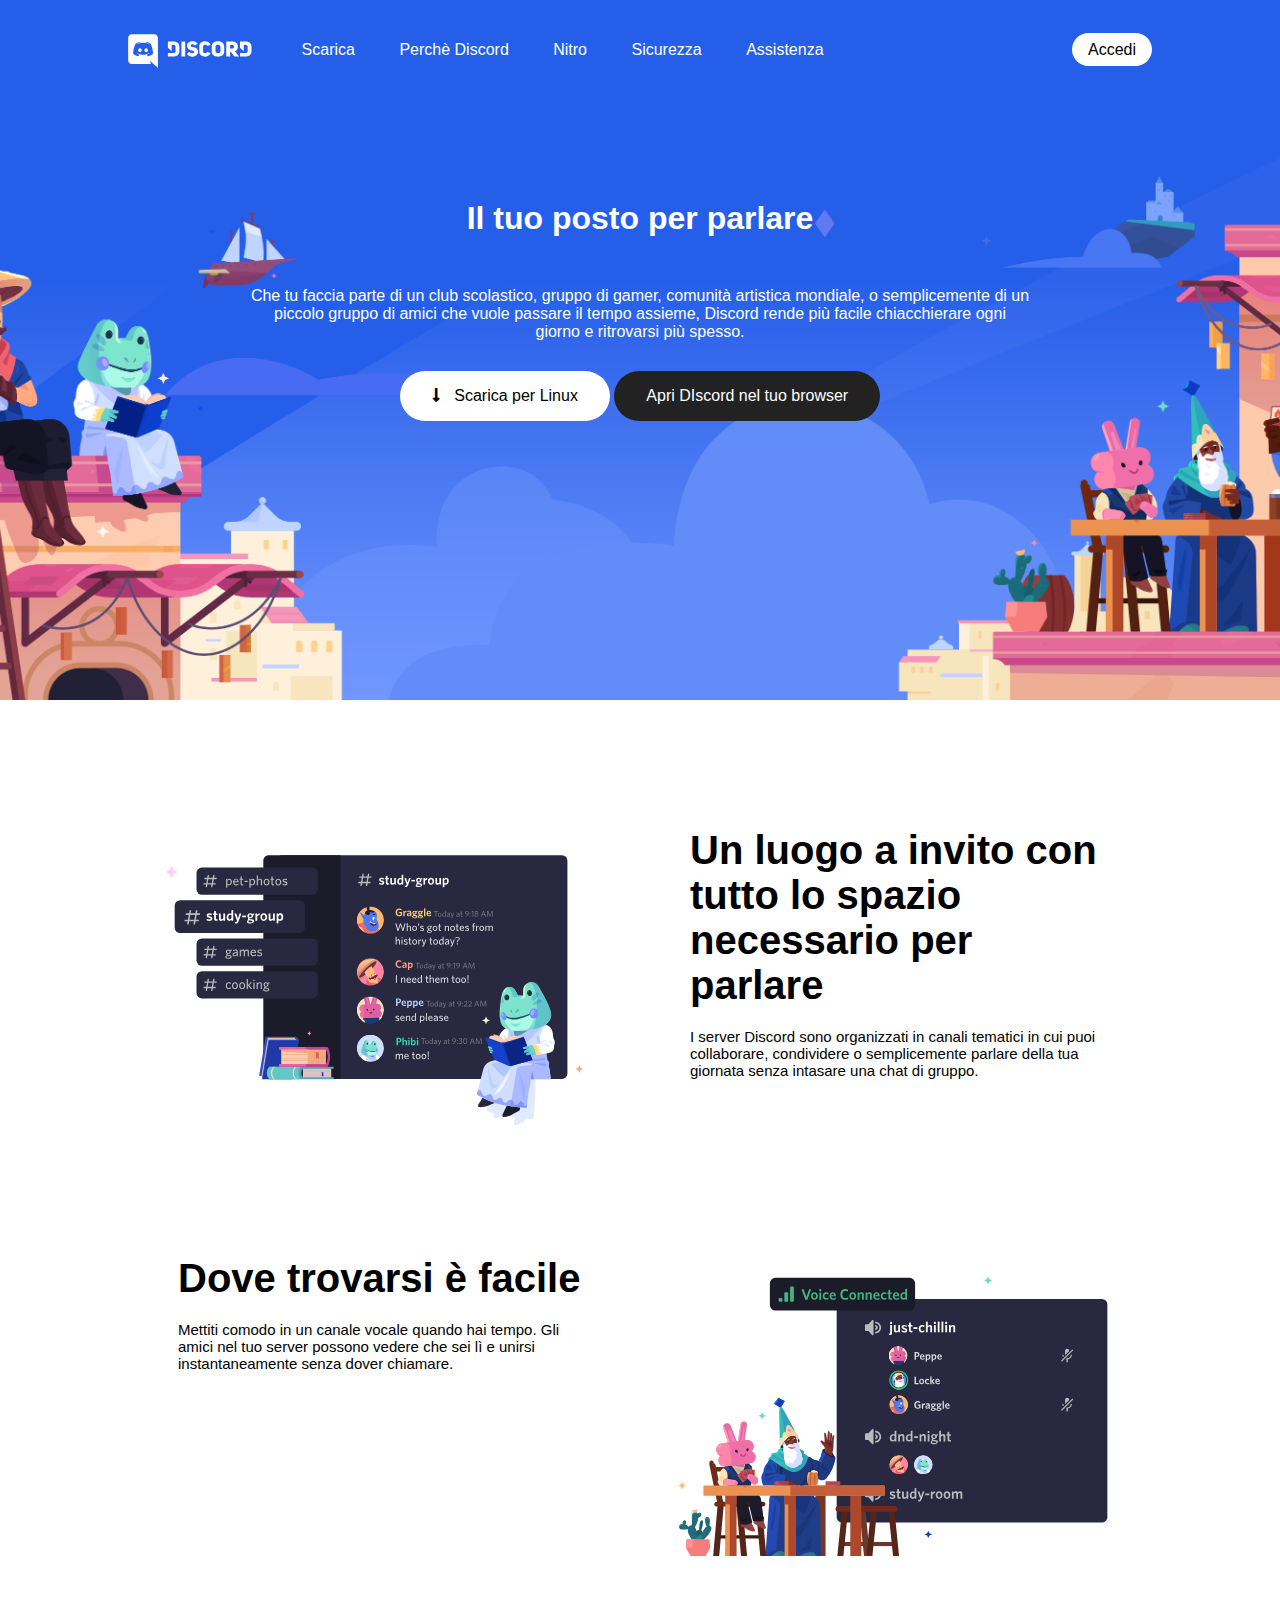
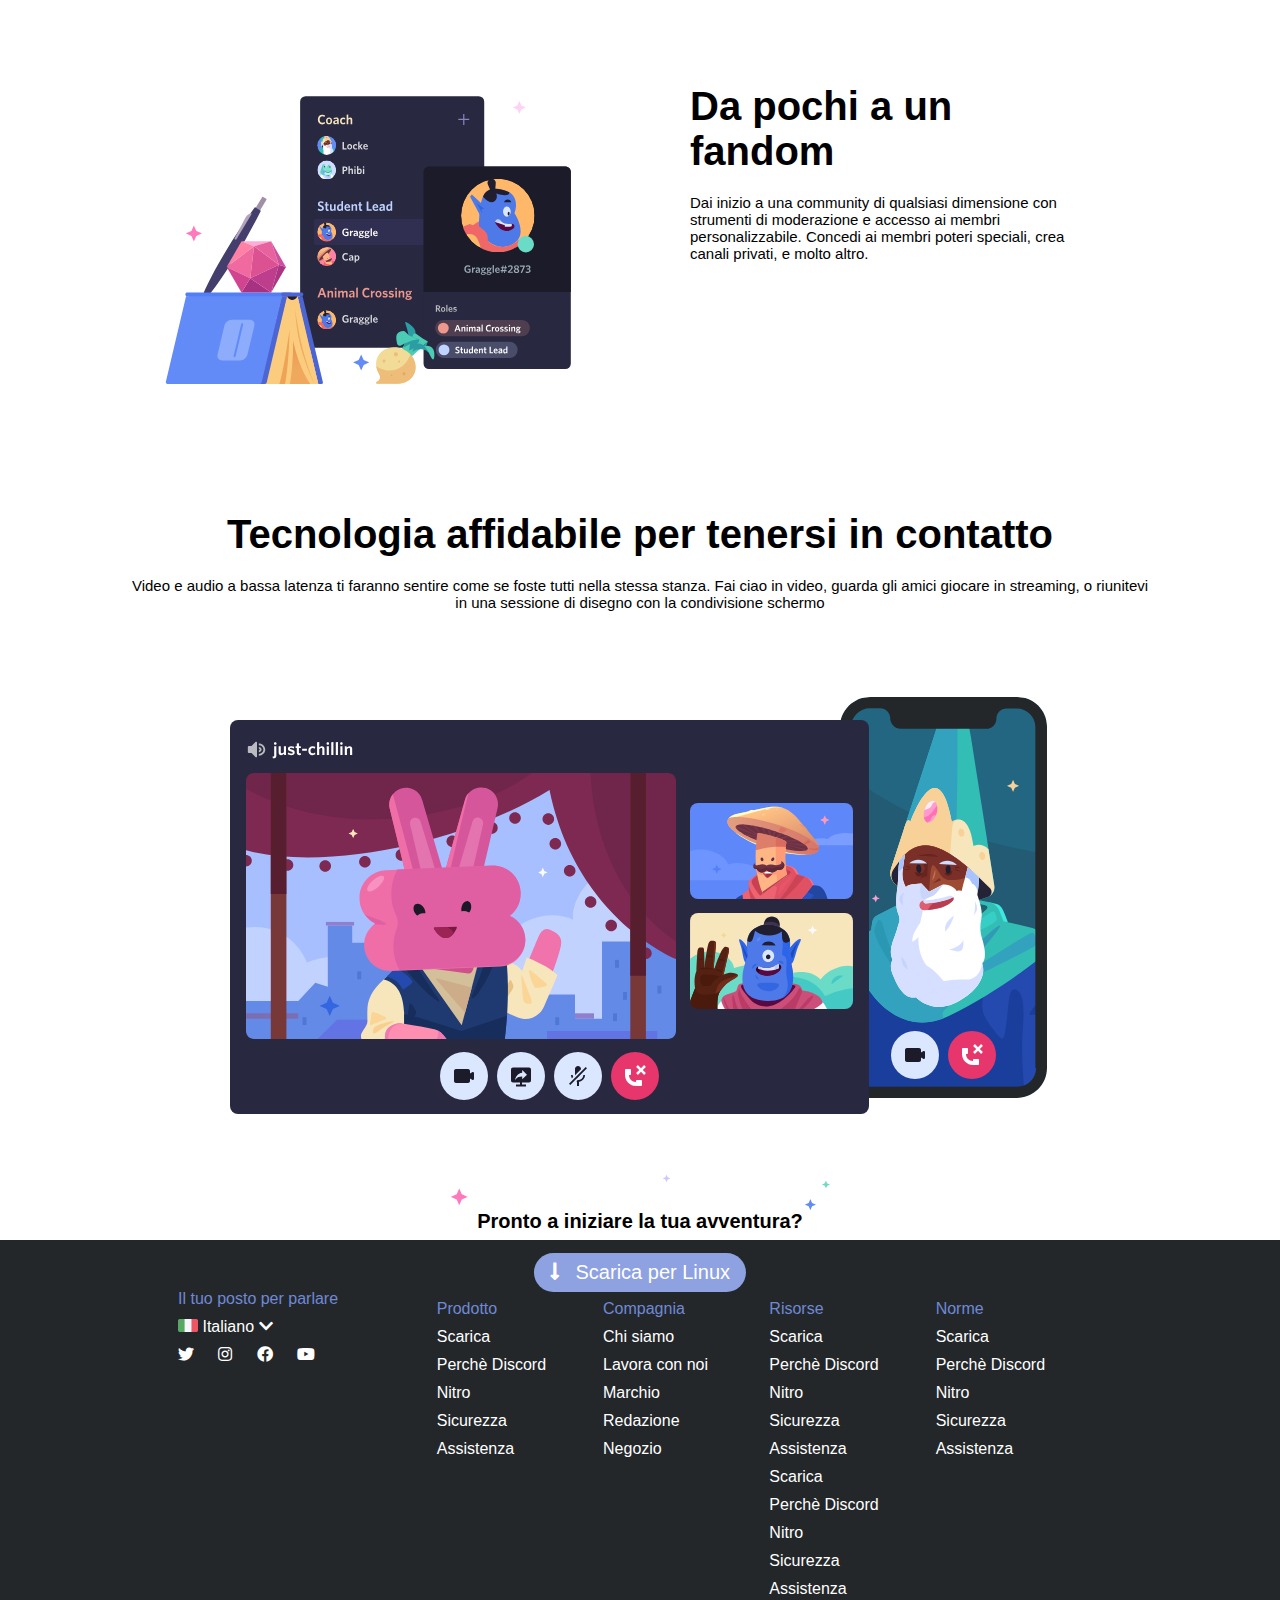
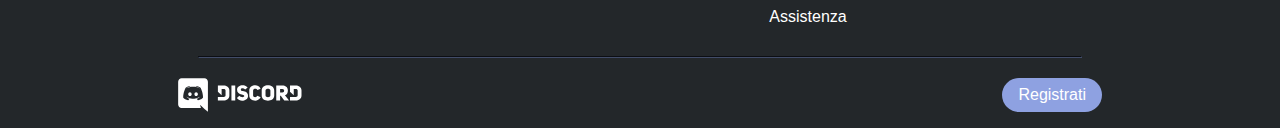
==== bonus/index.html @ ce79e32b "aggiunte stelle bonus" ====
<!DOCTYPE html>
<html lang="en">

<head>
    <meta charset="UTF-8">
    <meta http-equiv="X-UA-Compatible" content="IE=edge">
    <meta name="viewport" content="width=device-width, initial-scale=1.0">
    <title>Discord</title>
    <link rel="stylesheet" href="css/style.css">
    <link rel="stylesheet" href="https://cdnjs.cloudflare.com/ajax/libs/font-awesome/5.14.0/css/all.min.css">
</head>

<body>

    <header>
        <div class="container">
            <div class="row">
                    <div id="logo">
                        <a href="#">
                            <img src="../img/logo.svg" alt="Logo discord">
                        </a>
                    </div>
                <nav>
                    <ul>
                        <li><a href="#">Scarica</a></li>
                        <li><a href="#">Perchè Discord</a></li>
                        <li><a href="#">Nitro</a></li>
                        <li><a href="#">Sicurezza</a></li>
                        <li><a href="#">Assistenza</a></li>
                    </ul>
                </nav>
                <div id="login">
                    <a class="btn" href="#">Accedi</a>
                </div>

            </div>
        </div>
    </header>

    <section id="jumbotron">
        <div class="container">
            <h1>Il tuo posto per parlare</h1>
            <p>
                Che tu faccia parte di un club scolastico, gruppo di gamer, comunità artistica mondiale, o semplicemente di un piccolo gruppo di amici che vuole passare il tempo assieme, Discord rende più facile chiacchierare ogni giorno e ritrovarsi più spesso.
            </p>
            <a class="btn btn_big" href="#">
                <i class="fas fa-long-arrow-alt-down"></i>
                Scarica per Linux
            </a>
            <a class="btn btn_big btn_black" href="#">Apri DIscord nel tuo browser</a>
        </div>
    </section>

    <main>
        <!-- ATTENZIONE: l'ordine del flusso del codice dentro i .container è fondamentale in questa situazione -->
        <section class="container small">
            <img src="../img/item1.svg" alt="Img study-group">
            <div class="text side">
                <h2>Un luogo a invito con tutto lo spazio necessario per parlare</h2>
                <p>I server Discord sono organizzati in canali tematici in cui puoi collaborare, condividere o
                    semplicemente parlare della tua giornata senza intasare una chat di gruppo.</p>
            </div>
        </section>

        <section class="container small">
            <div class="text side">
                <h2>Dove trovarsi è facile</h2>
                <p>Mettiti comodo in un canale vocale quando hai tempo. Gli amici nel tuo server possono vedere che sei
                    lì e unirsi instantaneamente senza dover chiamare.</p>
            </div>
            <img src="../img/item2.svg" alt="Img voice connected">
        </section>

        <section class="container small">
            <img src="../img/item3.svg" alt="Img community">
            <div class="text side">
                <h2>Da pochi a un fandom</h2>
                <p>Dai inizio a una community di qualsiasi dimensione con strumenti di moderazione e accesso ai membri
                    personalizzabile. Concedi ai membri poteri speciali, crea canali privati, e molto altro.</p>
            </div>
        </section>

        <section class="container big">
            <div class="up">
                <div class="text center">
                    <h2>Tecnologia affidabile per tenersi in contatto</h2>
                    <p>Video e audio a bassa latenza ti faranno sentire come se foste tutti nella stessa stanza. Fai ciao in
                        video, guarda gli amici giocare in streaming, o riunitevi in una sessione di disegno con la
                        condivisione schermo</p>
                </div>
                    <img src="../img/item4-big.svg" alt="Img tablet e smartphone">
            </div>

            <div class="down">
                
                <div class="stars"></div>
                <div class="text center ask"> Pronto a iniziare la tua avventura?</div>
                <a href="#" class="btn">
                    <i class="fas fa-long-arrow-alt-down"></i>
                    Scarica per Linux
                </a> 
            </div>
        </section>

    </main>

    <footer>
        <div class="container">
                <div class="footer_menu">
                    <div class="contatti">
                        <div class="primo">Il tuo posto per parlare</div>
                        <div class="lingua">
                            <img class="bandiera" src="../img/ita.png" alt="Img bandiera italiana">
                            <span>Italiano</span> 
                            <i class="fas fa-chevron-down"></i><br>
                            <div class="social">
                                <i class="fab fa-twitter"></i>
                                <i class="fab fa-instagram"></i>
                                <i class="fab fa-facebook"></i>
                                <i class="fab fa-youtube"></i>
                            </div>
                        </div>
                    </div>
                    <div class="prodotto">
                        <ul>
                            <li><a class="primo" href="#">Prodotto</a></li>
                            <li><a href="#">Scarica</a></li>
                            <li><a href="#">Perchè Discord</a></li>
                            <li><a href="#">Nitro</a></li>
                            <li><a href="#">Sicurezza</a></li>
                            <li><a href="#">Assistenza</a></li>
                        </ul>
                    </div>
                    <div class="compagnia">
                        <ul>
                            <li><a class="primo" href="#">Compagnia</a></li>
                            <li><a href="#">Chi siamo</a></li>
                            <li><a href="#">Lavora con noi</a></li>
                            <li><a href="#">Marchio</a></li>
                            <li><a href="#">Redazione</a></li>
                            <li><a href="#">Negozio</a></li>
                        </ul>
                    </div>
                    <div class="risorse">
                        <ul>
                            <li><a class="primo" href="#">Risorse</a></li>
                            <li><a href="#">Scarica</a></li>
                            <li><a href="#">Perchè Discord</a></li>
                            <li><a href="#">Nitro</a></li>
                            <li><a href="#">Sicurezza</a></li>
                            <li><a href="#">Assistenza</a></li>
                            <li><a href="#">Scarica</a></li>
                            <li><a href="#">Perchè Discord</a></li>
                            <li><a href="#">Nitro</a></li>
                            <li><a href="#">Sicurezza</a></li>
                            <li><a href="#">Assistenza</a></li>
                            <li><a href="#">Assistenza</a></li>
                        </ul>
                    </div>
                    <div class="norme">
                        <ul>
                            <li><a class="primo" href="#">Norme</a></li>
                            <li><a href="#">Scarica</a></li>
                            <li><a href="#">Perchè Discord</a></li>
                            <li><a href="#">Nitro</a></li>
                            <li><a href="#">Sicurezza</a></li>
                            <li><a href="#">Assistenza</a></li>
                        </ul>
                    </div>
                </div>

                <hr>

                <div class="footer_down">
                    <div id="logo">
                        <a href="#">
                            <img src="../img/logo.svg" alt="Logo discord">
                        </a>
                    </div>
                    <div id="registrati">
                        <a class="btn" href="#">Registrati</a>
                    </div>

                </div>
            </div>      
        </div>

    </footer>

</body>

</html>
---- bonus/css/style.css ----
*{
    margin: 0px;
    padding: 0px;
    box-sizing: border-box;
}

html{
    font-family: Arial, Helvetica, sans-serif;
}

.container{
    width: 80%;
    max-width: 1180px;
    margin: auto;
    height: 100%;
}

.row:after{
    content="";
    display: table;
    clear: both;
}

.btn{
    background-color: #fff;
    border-radius: 40px;
    color: #000;
    text-decoration: none;
    padding: 8px 16px;
    display: inline-block;
}

.btn.btn_big{
    padding: 16px 32px;
}

.btn.btn_black{
    background-color: #222;
    color: #fff;
}

.fas{
    margin-right: 10px;
}

/* start header's css */
header{
    background-color: #255ee9;
    height: 100px;
    line-height: 100px;
}

    #logo{
        float: left;
        width: 15%;
    }

    #logo img{
        vertical-align: middle;
    }

    header nav{
        float: left;
        width: 70%;
    }

    #login{
        float: right;
        width: 15%;
        text-align: right;
    }

    #login .btn{
        display: inline;

    }

    /* start nav's css */
        nav ul li{
            display: inline-block;
        }

        nav a{
            color: #fff;
            text-decoration: none;
            margin: 0px 20px ;
        }
    /* nav's css end */



/* header's css end*/

/* start jumbotron's css */
#jumbotron{
    background-image: url("../../img/jumbo.png");
    min-height: 600px;
    background-size: cover;
    background-position: center;
    color: #fff;
}

#jumbotron .container{
    max-width: 780px;
    text-align: center;
}

    /*start .container's css*/
        .container h1{
            padding-top: 100px;
            margin-bottom: 50px;
        }
        
        .container p{
            margin-bottom: 30px;
        }
    /* .container's css end*/


/* jumbotron's css end*/



main .container{
    width: 80%;
    margin: 10% auto;
}

main .container.small{
    height: 300px; /*è opportuno questo approccio???*/
}

main .container.big{
    height: 600px; /*è opportuno questo approccio???*/
}

main .container::after{
    content: "";
    display: table;
    clear: both;
}

/* start main's css */
    main .container.small img{
        width: 50%;
        height: 100%; /*necessario, senza le img sono più grandi del padre, quando allarghiamo la finestra del browser*/
        float: left;
    }

    main .container .text.side{
        width: 50%;
        float: left;
        padding: 0px 50px;
    }

    .text h2{
        font-size: 40px;
    }

    .text p{
        margin-top: 20px;
        font-size: 15px;
    }

    .container .text.center{
        text-align: center;
    }

    .container.big .up img{
        margin-left: 50%;
        transform: translate(-50%);
    }

    .down .text.center.ask{
        font-size: 20px;
        text-align: center;
        font-weight: bold;
        margin: 20px;
    }

    .container.big .down .btn{
        text-decoration: none;
        color: #fff;
        font-size: 20px;
    }

    .container.big .down .btn{
        background-color: #8ea1e1;
        margin-left: 50%;
        transform: translate(-50%);
    }

    .container.big .down .fas{
        color: #fff;
    }

    main .stars{
        background-image: url("../../img/stars.svg");
        background-size: contain;
        background-repeat: no-repeat;
        background-position: center;
        height: 35px;
    }

    main .down .text.center.ask{
        margin-top: 0px;
    }
/* main's css end */

/* start footer's css */
    footer{
        background-color: #23272a;
        color: #fff;
    }

    footer .container{
        width: 80%;
        padding: 50px;
    }

    footer .footer_menu:after{
        content: "";
        display: table;
        clear: both;
    }

    .contatti{
        width: 28%;
        float: left;
    }

    .prodotto{
        width: 18%;
        float: left;
    }

    .compagnia{
        width: 18%;
        float: left;
    }

    .risorse{
        width: 18%;
        float: left;
    }

    .norme{
        width: 18%;
        float: left;
    }

    footer .container ul{
        list-style: none;
    }

    footer .container ul a{
        text-decoration: none;
        color: #fff;
    }

    .footer_menu .primo{
       color: #7089d5;
    }

    footer .lingua{
        margin: 10px 0px;
    }

    footer .bandiera{
        width: 20px;
    }

    footer .social i{
        margin: 10px 10px;
    }

    footer .social i:first-child{
        margin: 10px 10px 10px 0px;
    }

    footer .container li{
        margin: 10px 0px;
    }

    hr{
        margin: 20px;
        border-color: #414c68;
    }

    footer .footer_down{
        position: relative;
    }
    
    footer #registrati{
        position: absolute;
        right: 0px;
    }

    footer .footer_down #registrati .btn{
        background-color: #8ea1e1;
        color: #fff;
    }


/* footer's css end */
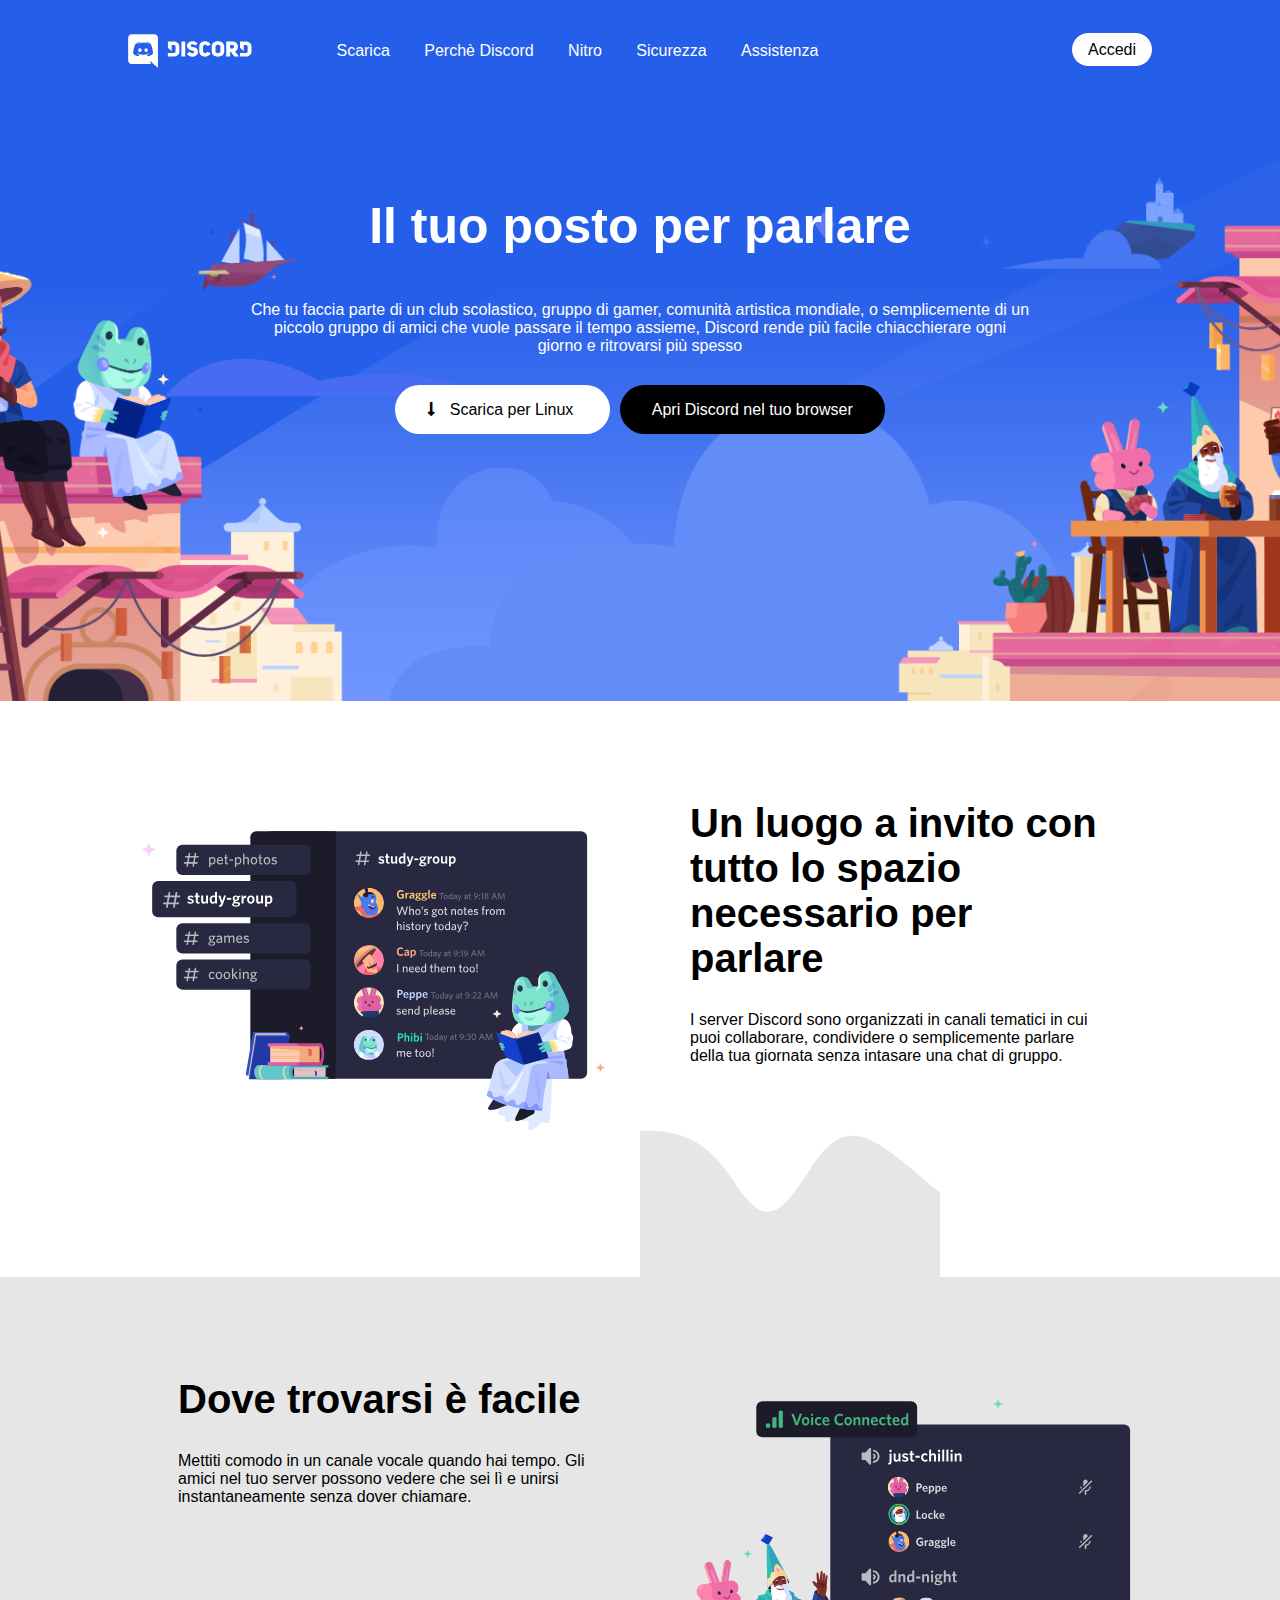
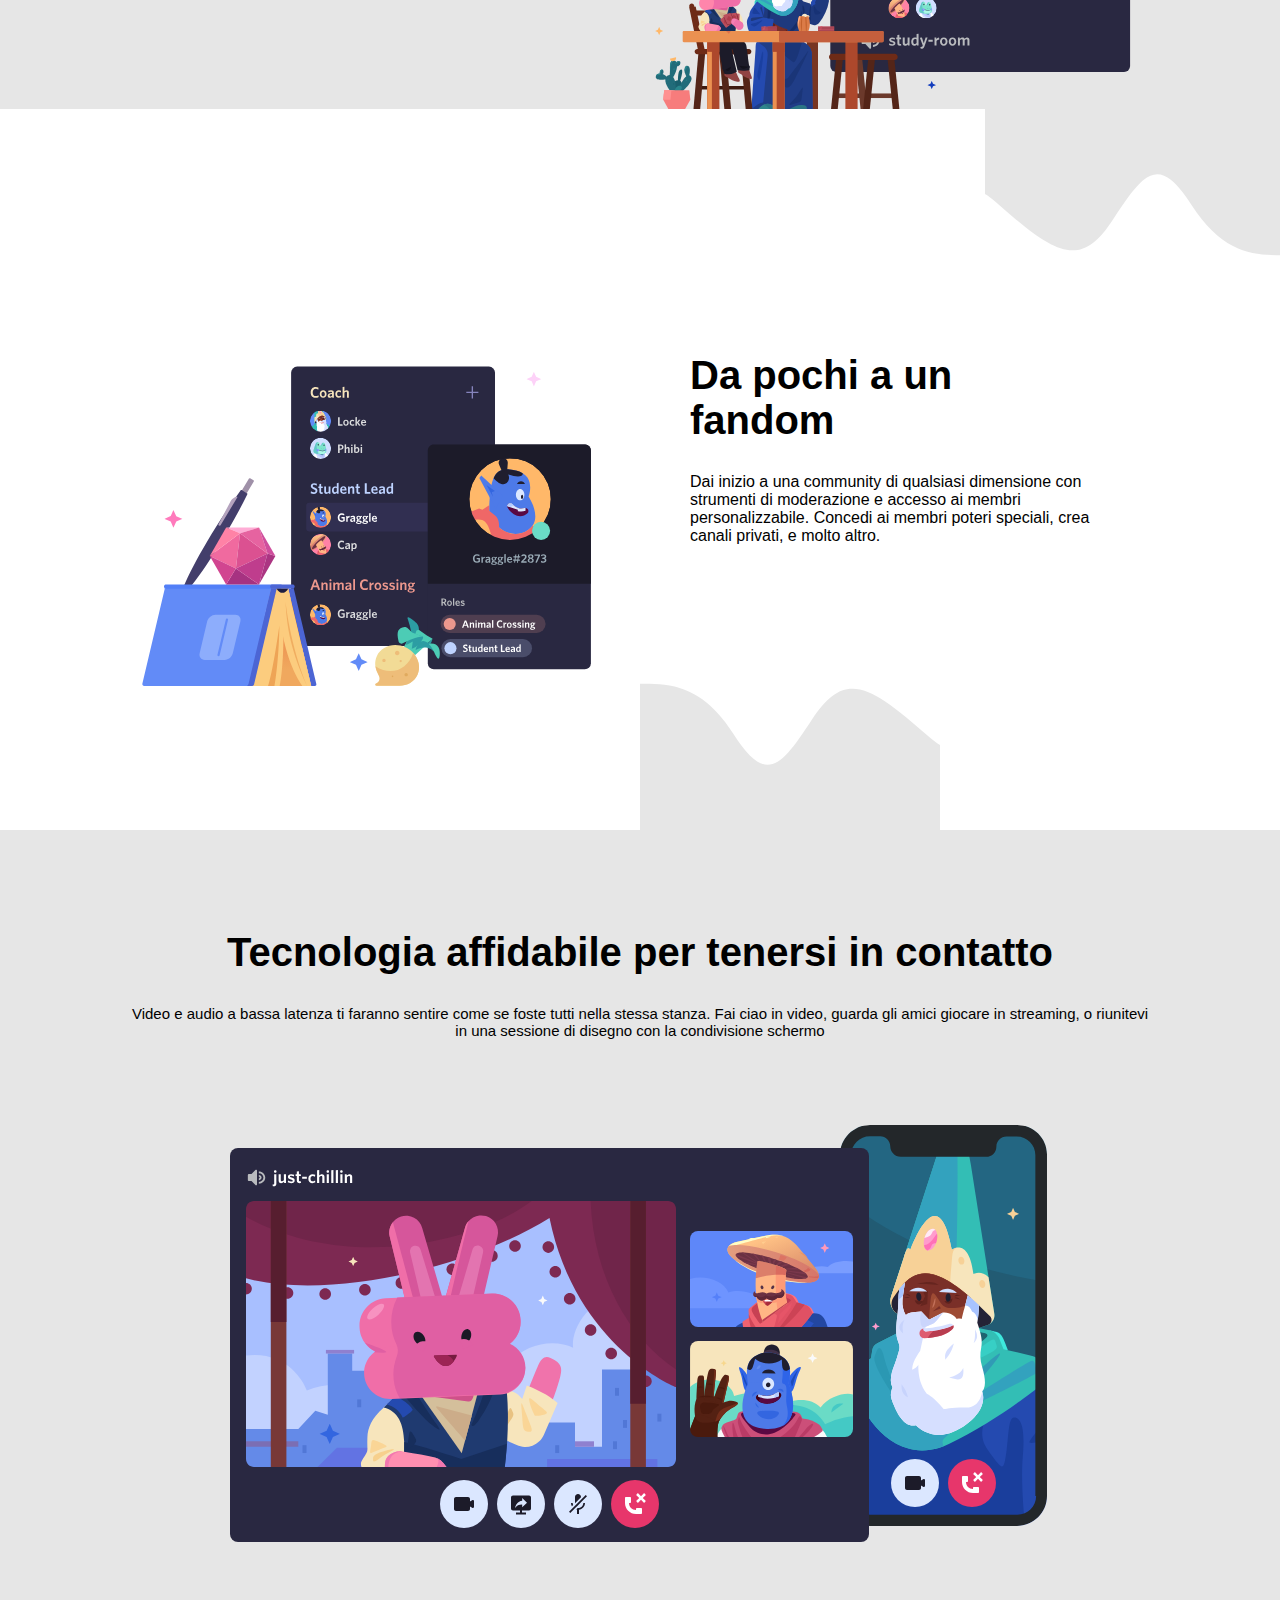
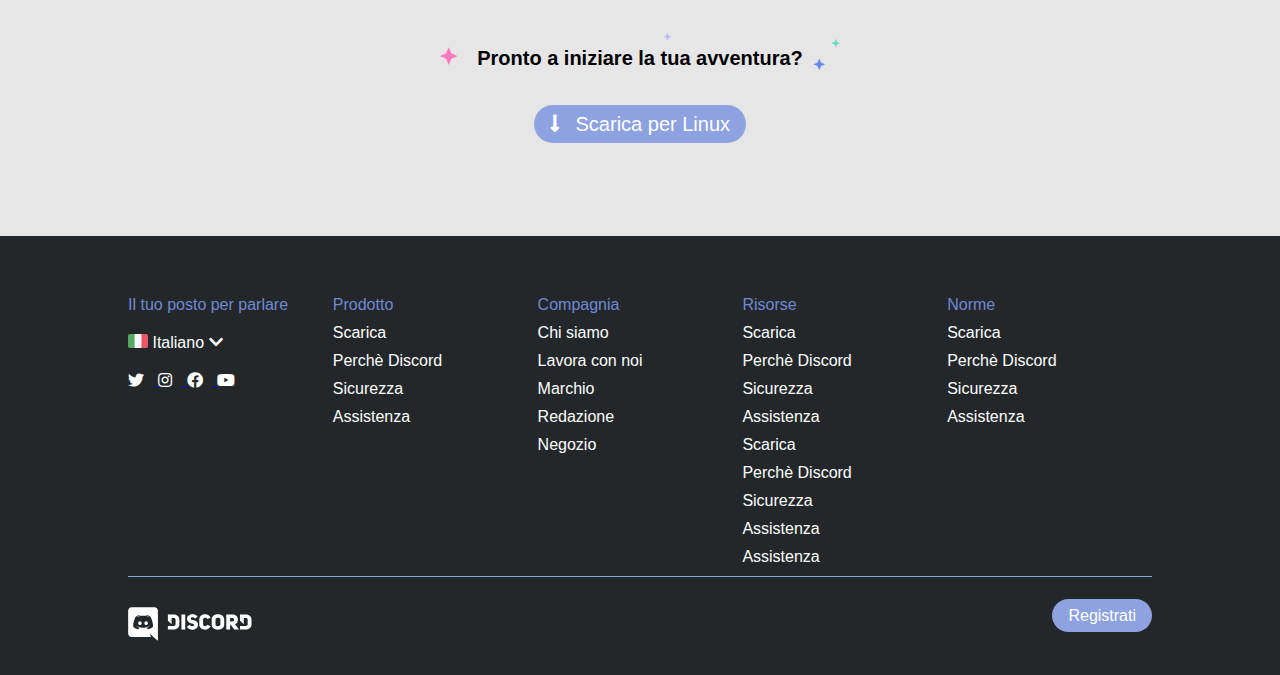
==== commit e0e9cd46: "v 2.0 e bonus" ====
--- a/bonus/index.html
+++ b/bonus/index.html
@@ -1,192 +1,218 @@
 <!DOCTYPE html>
 <html lang="en">
 
-<head>
-    <meta charset="UTF-8">
-    <meta http-equiv="X-UA-Compatible" content="IE=edge">
-    <meta name="viewport" content="width=device-width, initial-scale=1.0">
-    <title>Discord</title>
-    <link rel="stylesheet" href="css/style.css">
-    <link rel="stylesheet" href="https://cdnjs.cloudflare.com/ajax/libs/font-awesome/5.14.0/css/all.min.css">
-</head>
-
-<body>
-
-    <header>
-        <div class="container">
-            <div class="row">
-                    <div id="logo">
-                        <a href="#">
-                            <img src="../img/logo.svg" alt="Logo discord">
-                        </a>
-                    </div>
-                <nav>
+    <head>
+        <meta charset="UTF-8">
+        <meta http-equiv="X-UA-Compatible" content="IE=edge">
+        <meta name="viewport" content="width=device-width, initial-scale=1.0">
+        <title>Discord_v_2.0</title>
+        <link rel="stylesheet" href="css/style_v_2.0.css">
+        
+        <link rel="stylesheet" href="https://cdnjs.cloudflare.com/ajax/libs/font-awesome/5.14.0/css/all.min.css">
+    </head>
+
+    <body>
+
+
+        <header class="background_color_255ee9 line_height_50px">
+
+            <div class="contenitore line_height_100px width_80 margin_auto max_width_1180px">
+                <div class="menu float_left">
                     <ul>
-                        <li><a href="#">Scarica</a></li>
-                        <li><a href="#">Perchè Discord</a></li>
-                        <li><a href="#">Nitro</a></li>
-                        <li><a href="#">Sicurezza</a></li>
-                        <li><a href="#">Assistenza</a></li>
-                    </ul>
-                </nav>
-                <div id="login">
-                    <a class="btn" href="#">Accedi</a>
-                </div>
-
-            </div>
-        </div>
-    </header>
-
-    <section id="jumbotron">
-        <div class="container">
-            <h1>Il tuo posto per parlare</h1>
-            <p>
-                Che tu faccia parte di un club scolastico, gruppo di gamer, comunità artistica mondiale, o semplicemente di un piccolo gruppo di amici che vuole passare il tempo assieme, Discord rende più facile chiacchierare ogni giorno e ritrovarsi più spesso.
-            </p>
-            <a class="btn btn_big" href="#">
-                <i class="fas fa-long-arrow-alt-down"></i>
-                Scarica per Linux
-            </a>
-            <a class="btn btn_big btn_black" href="#">Apri DIscord nel tuo browser</a>
-        </div>
-    </section>
-
-    <main>
-        <!-- ATTENZIONE: l'ordine del flusso del codice dentro i .container è fondamentale in questa situazione -->
-        <section class="container small">
-            <img src="../img/item1.svg" alt="Img study-group">
-            <div class="text side">
-                <h2>Un luogo a invito con tutto lo spazio necessario per parlare</h2>
-                <p>I server Discord sono organizzati in canali tematici in cui puoi collaborare, condividere o
-                    semplicemente parlare della tua giornata senza intasare una chat di gruppo.</p>
-            </div>
-        </section>
-
-        <section class="container small">
-            <div class="text side">
-                <h2>Dove trovarsi è facile</h2>
-                <p>Mettiti comodo in un canale vocale quando hai tempo. Gli amici nel tuo server possono vedere che sei
-                    lì e unirsi instantaneamente senza dover chiamare.</p>
-            </div>
-            <img src="../img/item2.svg" alt="Img voice connected">
-        </section>
-
-        <section class="container small">
-            <img src="../img/item3.svg" alt="Img community">
-            <div class="text side">
-                <h2>Da pochi a un fandom</h2>
-                <p>Dai inizio a una community di qualsiasi dimensione con strumenti di moderazione e accesso ai membri
-                    personalizzabile. Concedi ai membri poteri speciali, crea canali privati, e molto altro.</p>
-            </div>
-        </section>
-
-        <section class="container big">
-            <div class="up">
-                <div class="text center">
-                    <h2>Tecnologia affidabile per tenersi in contatto</h2>
-                    <p>Video e audio a bassa latenza ti faranno sentire come se foste tutti nella stessa stanza. Fai ciao in
-                        video, guarda gli amici giocare in streaming, o riunitevi in una sessione di disegno con la
-                        condivisione schermo</p>
-                </div>
-                    <img src="../img/item4-big.svg" alt="Img tablet e smartphone">
-            </div>
-
-            <div class="down">
-                
-                <div class="stars"></div>
-                <div class="text center ask"> Pronto a iniziare la tua avventura?</div>
-                <a href="#" class="btn">
-                    <i class="fas fa-long-arrow-alt-down"></i>
-                    Scarica per Linux
-                </a> 
-            </div>
-        </section>
-
-    </main>
-
-    <footer>
-        <div class="container">
-                <div class="footer_menu">
-                    <div class="contatti">
-                        <div class="primo">Il tuo posto per parlare</div>
-                        <div class="lingua">
-                            <img class="bandiera" src="../img/ita.png" alt="Img bandiera italiana">
-                            <span>Italiano</span> 
-                            <i class="fas fa-chevron-down"></i><br>
-                            <div class="social">
-                                <i class="fab fa-twitter"></i>
-                                <i class="fab fa-instagram"></i>
-                                <i class="fab fa-facebook"></i>
-                                <i class="fab fa-youtube"></i>
-                            </div>
+                        <li class="display_inline_block margin_right_80px">
+                            <a href="#"><img class="vertical_aligh_middle" src="../img/logo.svg" alt="Logo discord"></a>
+                        </li>
+                        <li class="display_inline_block margin_right_30px"><a class="text_decoration_none underline color_white vertical_aligh_middle" href="#">Scarica</a></li>
+                        <li class="display_inline_block margin_right_30px"><a class="text_decoration_none underline color_white vertical_aligh_middle" href="#">Perchè Discord</a></li>
+                        <li class="display_inline_block margin_right_30px"><a class="text_decoration_none underline color_white vertical_aligh_middle" href="#">Nitro</a></li>
+                        <li class="display_inline_block margin_right_30px"><a class="text_decoration_none underline color_white vertical_aligh_middle" href="#">Sicurezza</a></li>
+                        <li class="display_inline_block margin_right_30px"><a class="text_decoration_none underline color_white vertical_aligh_middle" href="#">Assistenza</a></li>
+                    </ul>
+                </div>
+                <div class="btn_accedi float_right">
+                    <a class="display_inline text_decoration_none color_black btn piccolo" href="#">Accedi</a>
+                </div>
+            </div>
+
+            <section class="jumbotron">
+                <div class="contenitore width_80 margin_auto max_width_780px text_align_center color_white ">
+                    <h1 class="font_size_50px padding_top_100px margin_bottom_50px">Il tuo posto per parlare</h1>
+                    <p class="margin_bottom_30px line_height_normal">Che tu faccia parte di un club scolastico, gruppo di gamer, comunità artistica mondiale, o semplicemente di un piccolo gruppo di amici che vuole passare il tempo assieme, Discord rende più facile chiacchierare ogni giorno e ritrovarsi più spesso</p>    
+                    <div class="btn grande margin_right_10px">
+                        <a class="text_decoration_none color_black" href="#">
+                            <i class="fas fa-long-arrow-alt-down margin_right_10px"></i>
+                            <span>Scarica per Linux</span>
+                        </a>
+                    </div>
+                    <div class="btn grande background_color_black"><a class="text_decoration_none color_white" href="#">Apri Discord nel tuo browser</a></div>
+                </div>
+               
+            </section>
+
+        </header>
+
+
+
+
+
+        <main>
+
+            <section class="spazio_1">
+               <div class="contenuto width_80 margin_auto max_width_1180px padding_100px_0px">
+                    <img class="width_50 float_left" src="../img/item1.svg" alt="Img study-group">
+                    <div class="text width_50 padding_0px_50px float_right">
+                        <h2>Un luogo a invito con tutto lo spazio necessario per parlare</h2>
+                        <p class="margin_30px_0px">I server Discord sono organizzati in canali tematici in cui puoi collaborare, condividere o semplicemente parlare della tua giornata senza intasare una chat di gruppo.</p>
+                    </div>
+               </div>
+            </section>
+
+            <div class="wave margin_5px_neg">
+                <img src="../img/wave.svg" alt="Img wave">
+            </div>
+
+
+            <section class="spazio_2 background_color_lightgrey">
+                <div class="contenuto width_80 margin_auto max_width_1180px padding_100px_0px">
+                    <div class="text width_50 padding_0px_50px float_left">
+                        <h2>Dove trovarsi è facile</h2>
+                        <p class="margin_30px_0px">Mettiti comodo in un canale vocale quando hai tempo. Gli amici nel tuo server possono vedere che sei lì e unirsi instantaneamente senza dover chiamare.</p>
+                    </div>
+                    <img class="width_50 float_right" src="../img/item2.svg" alt="Img voice">
+                </div>
+            </section>
+
+            <div class="wave rotate_180deg margin_5px_neg">
+                <img src="../img/wave.svg" alt="Img wave">
+            </div>
+
+
+            <section class="spazio_3">
+                <div class="contenuto width_80 margin_auto max_width_1180px padding_100px_0px">
+                    <img class="width_50 float_left" src="../img/item3.svg" alt="Img coach">
+                    <div class="text width_50 padding_0px_50px float_right">
+                        <h2>Da pochi a un fandom</h2>
+                        <p class="margin_30px_0px">Dai inizio a una community di qualsiasi dimensione con strumenti di moderazione e accesso ai membri personalizzabile. Concedi ai membri poteri speciali, crea canali privati, e molto altro.</p>
+                    </div>
+                </div>
+            </section>
+
+            <div class="wave margin_5px_neg">
+                <img src="../img/wave.svg" alt="Img wave">
+            </div>
+
+
+            <section class="spazio_4 background_color_lightgrey">
+                <div class="contenuto width_80 margin_auto max_width_1180px padding_100px_0px">
+                    <div class="text_align_center">
+                        <h2>Tecnologia affidabile per tenersi in contatto</h2>
+                        <p class="margin_30px_0px font_size_15px">Video e audio a bassa latenza ti faranno sentire come se foste tutti nella stessa stanza. Fai ciao in video, guarda gli amici giocare in streaming, o riunitevi in una sessione di disegno con la condivisione schermo</p>
+                        <img src="../img/item4-big.svg" alt="Img tablet e smartphone">
+                        <div class="stelline font_size_20px font_weight_bold margin_30px_0px">Pronto a iniziare la tua avventura?</div>
+                        <div class="btn piccolo background_color_8ea1e1 font_size_20px">
+                            <a class="text_decoration_none color_white" href="#">
+                                <i class="fas fa-long-arrow-alt-down margin_right_10px"></i>
+                                <span>Scarica per Linux</span>
+                            </a>
                         </div>
                     </div>
-                    <div class="prodotto">
-                        <ul>
-                            <li><a class="primo" href="#">Prodotto</a></li>
-                            <li><a href="#">Scarica</a></li>
-                            <li><a href="#">Perchè Discord</a></li>
-                            <li><a href="#">Nitro</a></li>
-                            <li><a href="#">Sicurezza</a></li>
-                            <li><a href="#">Assistenza</a></li>
-                        </ul>
-                    </div>
-                    <div class="compagnia">
-                        <ul>
-                            <li><a class="primo" href="#">Compagnia</a></li>
-                            <li><a href="#">Chi siamo</a></li>
-                            <li><a href="#">Lavora con noi</a></li>
-                            <li><a href="#">Marchio</a></li>
-                            <li><a href="#">Redazione</a></li>
-                            <li><a href="#">Negozio</a></li>
-                        </ul>
-                    </div>
-                    <div class="risorse">
-                        <ul>
-                            <li><a class="primo" href="#">Risorse</a></li>
-                            <li><a href="#">Scarica</a></li>
-                            <li><a href="#">Perchè Discord</a></li>
-                            <li><a href="#">Nitro</a></li>
-                            <li><a href="#">Sicurezza</a></li>
-                            <li><a href="#">Assistenza</a></li>
-                            <li><a href="#">Scarica</a></li>
-                            <li><a href="#">Perchè Discord</a></li>
-                            <li><a href="#">Nitro</a></li>
-                            <li><a href="#">Sicurezza</a></li>
-                            <li><a href="#">Assistenza</a></li>
-                            <li><a href="#">Assistenza</a></li>
-                        </ul>
-                    </div>
-                    <div class="norme">
-                        <ul>
-                            <li><a class="primo" href="#">Norme</a></li>
-                            <li><a href="#">Scarica</a></li>
-                            <li><a href="#">Perchè Discord</a></li>
-                            <li><a href="#">Nitro</a></li>
-                            <li><a href="#">Sicurezza</a></li>
-                            <li><a href="#">Assistenza</a></li>
-                        </ul>
-                    </div>
-                </div>
-
-                <hr>
-
-                <div class="footer_down">
-                    <div id="logo">
-                        <a href="#">
-                            <img src="../img/logo.svg" alt="Logo discord">
-                        </a>
-                    </div>
-                    <div id="registrati">
-                        <a class="btn" href="#">Registrati</a>
-                    </div>
-
-                </div>
-            </div>      
-        </div>
-
-    </footer>
-
-</body>
+                </div>
+            </section>
+
+
+        </main>
+
+
+
+
+        <footer class="background_color_23272a">
+
+            <div class="row contenitore width_80 margin_auto max_width_1180px padding_top_50px border_bottom">
+                <div class="cln float_left">
+                    <div class="margin_10px_0px"><a class="text_decoration_none color_7089d5" href="#">Il tuo posto per parlare</a></div>
+                    <div class="lingua">
+                        <img class="bandiera width_20px display_inline_block" src="../img/ita.png" alt="Img bandiera italiana">
+                        <div class="color_white display_inline_block margin_10px_0px">Italiano</div>
+                        <a href="#"><i class="fas fa-chevron-down color_white display_inline_block"></i></a>
+                    </div>
+                    <div class="social">
+                        <a href="#">
+                            <i class="fab fa-twitter color_white margin_10px_10px_10px_0px"></i>
+                        </a>
+                        <a href="#">
+                            <i class="fab fa-instagram color_white margin_10px_10px_10px_0px"></i>
+                        </a>
+                        <a href="#">
+                            <i class="fab fa-facebook color_white margin_10px_10px_10px_0px"></i>
+                        </a>
+                        <a href="#">
+                            <i class="fab fa-youtube color_white margin_10px_10px_10px_0px"></i>
+                        </a>
+                    </div>
+                </div>
+
+                <div class="cln float_left">
+                    <ul class="list_style_none">
+                        <li class="margin_10px_0px"><a class="text_decoration_none color_7089d5" href="#">Prodotto</a></li>
+                        <li class="margin_10px_0px"><a class="text_decoration_none underline color_white" href="#">Scarica</a></li>
+                        <li class="margin_10px_0px"><a class="text_decoration_none underline color_white" href="#">Perchè Discord</a></li>
+                        <li class="margin_10px_0px"><a class="text_decoration_none underline color_white" href="#">Sicurezza</a></li>
+                        <li class="margin_10px_0px"><a class="text_decoration_none underline color_white" href="#">Assistenza</a></li>
+                    </ul>
+                </div>
+
+                <div class="cln float_left">
+                    <ul class="list_style_none">
+                        <li class="margin_10px_0px"><a class="text_decoration_none color_7089d5" href="#">Compagnia</a></li>
+                        <li class="margin_10px_0px"><a class="text_decoration_none underline color_white" href="#">Chi siamo</a></li>
+                        <li class="margin_10px_0px"><a class="text_decoration_none underline color_white" href="#">Lavora con noi</a></li>
+                        <li class="margin_10px_0px"><a class="text_decoration_none underline color_white" href="#">Marchio</a></li>
+                        <li class="margin_10px_0px"><a class="text_decoration_none underline color_white" href="#">Redazione</a></li>
+                        <li class="margin_10px_0px"><a class="text_decoration_none underline color_white" href="#">Negozio</a></li>
+                    </ul>
+                </div>
+
+                <div class="cln float_left">
+                    <ul class="list_style_none">
+                        <li class="margin_10px_0px"><a class="text_decoration_none color_7089d5" href="#">Risorse</a></li>
+                        <li class="margin_10px_0px"><a class="text_decoration_none underline color_white" href="#">Scarica</a></li>
+                        <li class="margin_10px_0px"><a class="text_decoration_none underline color_white" href="#">Perchè Discord</a></li>
+                        <li class="margin_10px_0px"><a class="text_decoration_none underline color_white" href="#">Sicurezza</a></li>
+                        <li class="margin_10px_0px"><a class="text_decoration_none underline color_white" href="#">Assistenza</a></li>
+                        <li class="margin_10px_0px"><a class="text_decoration_none underline color_white" href="#">Scarica</a></li>
+                        <li class="margin_10px_0px"><a class="text_decoration_none underline color_white" href="#">Perchè Discord</a></li>
+                        <li class="margin_10px_0px"><a class="text_decoration_none underline color_white" href="#">Sicurezza</a></li>
+                        <li class="margin_10px_0px"><a class="text_decoration_none underline color_white" href="#">Assistenza</a></li>
+                        <li class="margin_10px_0px"><a class="text_decoration_none underline color_white" href="#">Assistenza</a></li>
+                    </ul>
+                </div>
+
+                <div class="cln float_left">
+                    <ul class="list_style_none">
+                        <li class="margin_10px_0px"><a class="text_decoration_none color_7089d5" href="#">Norme</a></li>
+                        <li class="margin_10px_0px"><a class="text_decoration_none underline color_white" href="#">Scarica</a></li>
+                        <li class="margin_10px_0px"><a class="text_decoration_none underline color_white" href="#">Perchè Discord</a></li>
+                        <li class="margin_10px_0px"><a class="text_decoration_none underline color_white" href="#">Sicurezza</a></li>
+                        <li class="margin_10px_0px"><a class="text_decoration_none underline color_white" href="#">Assistenza</a></li>
+                    </ul>
+                </div>
+
+            </div>
+
+            <div class="footer_down width_80 margin_auto max_width_1180px padding_30px_0px">
+                <div class="logo float_left">
+                    <a href="#">
+                        <img src="../img/logo.svg" alt="Logo discord">
+                    </a>
+                </div>
+                <div class="registrati float_right">
+                    <a class="btn piccolo text_decoration_none color_white background_color_8ea1e1" href="#">Registrati</a>
+                </div>
+            </div>
+
+
+        </footer>   
+
+    </body>
 
 </html>--- a/bonus/css/style_v_2.0.css
+++ b/bonus/css/style_v_2.0.css
@@ -0,0 +1,275 @@
+*{
+    margin: 0px;
+    padding: 0px;
+    box-sizing: border-box;
+}
+
+html{
+    font-family: Arial, Helvetica, sans-serif;
+}
+
+.display_inline_block{
+    display: inline-block;
+}
+
+.background_color_255ee9{
+    background-color: #255ee9;
+}
+
+.color_white{
+    color: #fff;
+}
+
+.line_height_100px{
+    line-height: 100px;
+}
+
+.width_80{
+    width: 80%;
+}
+
+.margin_auto{
+    margin: auto;
+}
+
+.text_decoration_none{
+    text-decoration: none;
+}
+
+.margin_right_30px{
+    margin-right: 30px;
+}
+
+.margin_right_80px{
+    margin-right: 80px;
+}
+
+.line_height_50px{
+    line-height: 50px;
+}
+
+.vertical_aligh_middle{
+    vertical-align: middle;
+}
+
+.color_black{
+    color: #000;
+}
+
+.btn{
+    background-color: #fff;
+    border-radius: 40px;
+    display: inline;
+}
+
+.btn.piccolo{
+    padding: 8px 16px;
+}
+
+.btn.grande{
+    padding: 16px 32px;
+}
+
+.float_left{
+    float: left;
+}
+
+.float_right{
+    float: right;
+}
+
+header .contenitore:after{
+    content:"";
+    display: table;
+    clear: both;
+}
+
+.jumbotron{
+    background-image: url("../../img/jumbo.png");
+    background-size: cover;
+    background-position: center;
+    min-height: 600px;
+}
+
+.text_align_center{
+    text-align: center;
+}
+
+.max_width_1180px{
+    max-width: 1180px;
+}
+
+.max_width_780px{
+    max-width: 780px;
+}
+
+.background_color_black{
+    background-color: #000;
+}
+
+.padding_top_100px{
+    padding-top: 100px;
+}
+
+.padding_100px_0px{
+    padding: 100px 0px;
+}
+
+.margin_bottom_50px{
+    margin-bottom: 50px;
+}
+
+.margin_bottom_30px{
+    margin-bottom: 30px;
+}
+
+.margin_right_10px{
+    margin-right: 10px;
+}
+
+.line_height_normal{
+    line-height: normal;
+}
+
+.spazio_1::after{
+    content: "";
+    display: table;
+    clear: both;
+}
+
+.spazio_2::after{
+    content: "";
+    display: table;
+    clear: both;
+}
+
+.spazio_3::after{
+    content: "";
+    display: table;
+    clear: both;
+}
+
+.width_50{
+    width: 50%;
+}
+
+h2{
+    font-size: 40px;
+}
+
+.margin_30px_0px{
+    margin: 30px 0px;
+}
+
+.margin_10_auto{
+    margin: 10% auto;
+}
+
+.padding_0px_50px{
+    padding: 0px 50px;
+}
+
+.font_size_15px{
+    font-size: 15px;
+}
+
+.font_size_20px{
+    font-size: 20px;
+}
+
+.font_size_50px{
+    font-size: 50px;
+}
+
+.background_color_8ea1e1{
+    background-color: #8ea1e1;
+}
+
+.font_weight_bold{
+    font-weight: bold;
+}
+
+.background_color_23272a{
+    background-color: #23272a;
+}
+
+.row:after{
+    content: "";
+    display: table;
+    clear: both;
+}
+
+.cln{
+    width: calc(100% / 5);
+}
+
+.margin_10px_0px{
+    margin: 10px 0px;
+}
+
+.list_style_none{
+    list-style: none;
+}
+
+.color_7089d5{
+    color: #7089d5;
+}
+
+.width_20px{
+    width: 20px;
+}
+
+.padding_top_50px{
+    padding-top: 50px;
+}
+
+.margin_10px_10px_10px_0px{
+    margin: 10px 10px 10px 0px;
+}
+
+.row.border_bottom{
+    border-bottom: 1px solid #8ea1e1;
+}
+
+.footer_down::after{
+    content: "";
+    display: table;
+    clear: both;
+}
+
+.padding_30px_0px{
+    padding: 30px 0px;
+}
+
+.underline:hover{
+    text-decoration: underline;
+}
+
+.btn:hover{
+    background-color: lightsteelblue;
+    box-shadow: 0px 5px 20px black;
+}
+
+.background_color_lightgrey{
+    background-color: rgb(230, 230, 230);
+}
+
+.wave{
+    filter: invert(98%) sepia(0%) saturate(2503%) hue-rotate(180deg) brightness(119%) contrast(80%);
+}
+
+.wave.rotate_180deg{
+    transform: rotate(180deg);
+}
+
+.margin_5px_neg{
+    margin: -5px;
+}
+
+.stelline{
+    background-image: url("../../img/stars.svg");
+    line-height: 50px;
+    background-size: 400px;
+    background-position: 50% 0px;
+    background-repeat: no-repeat;   
+}